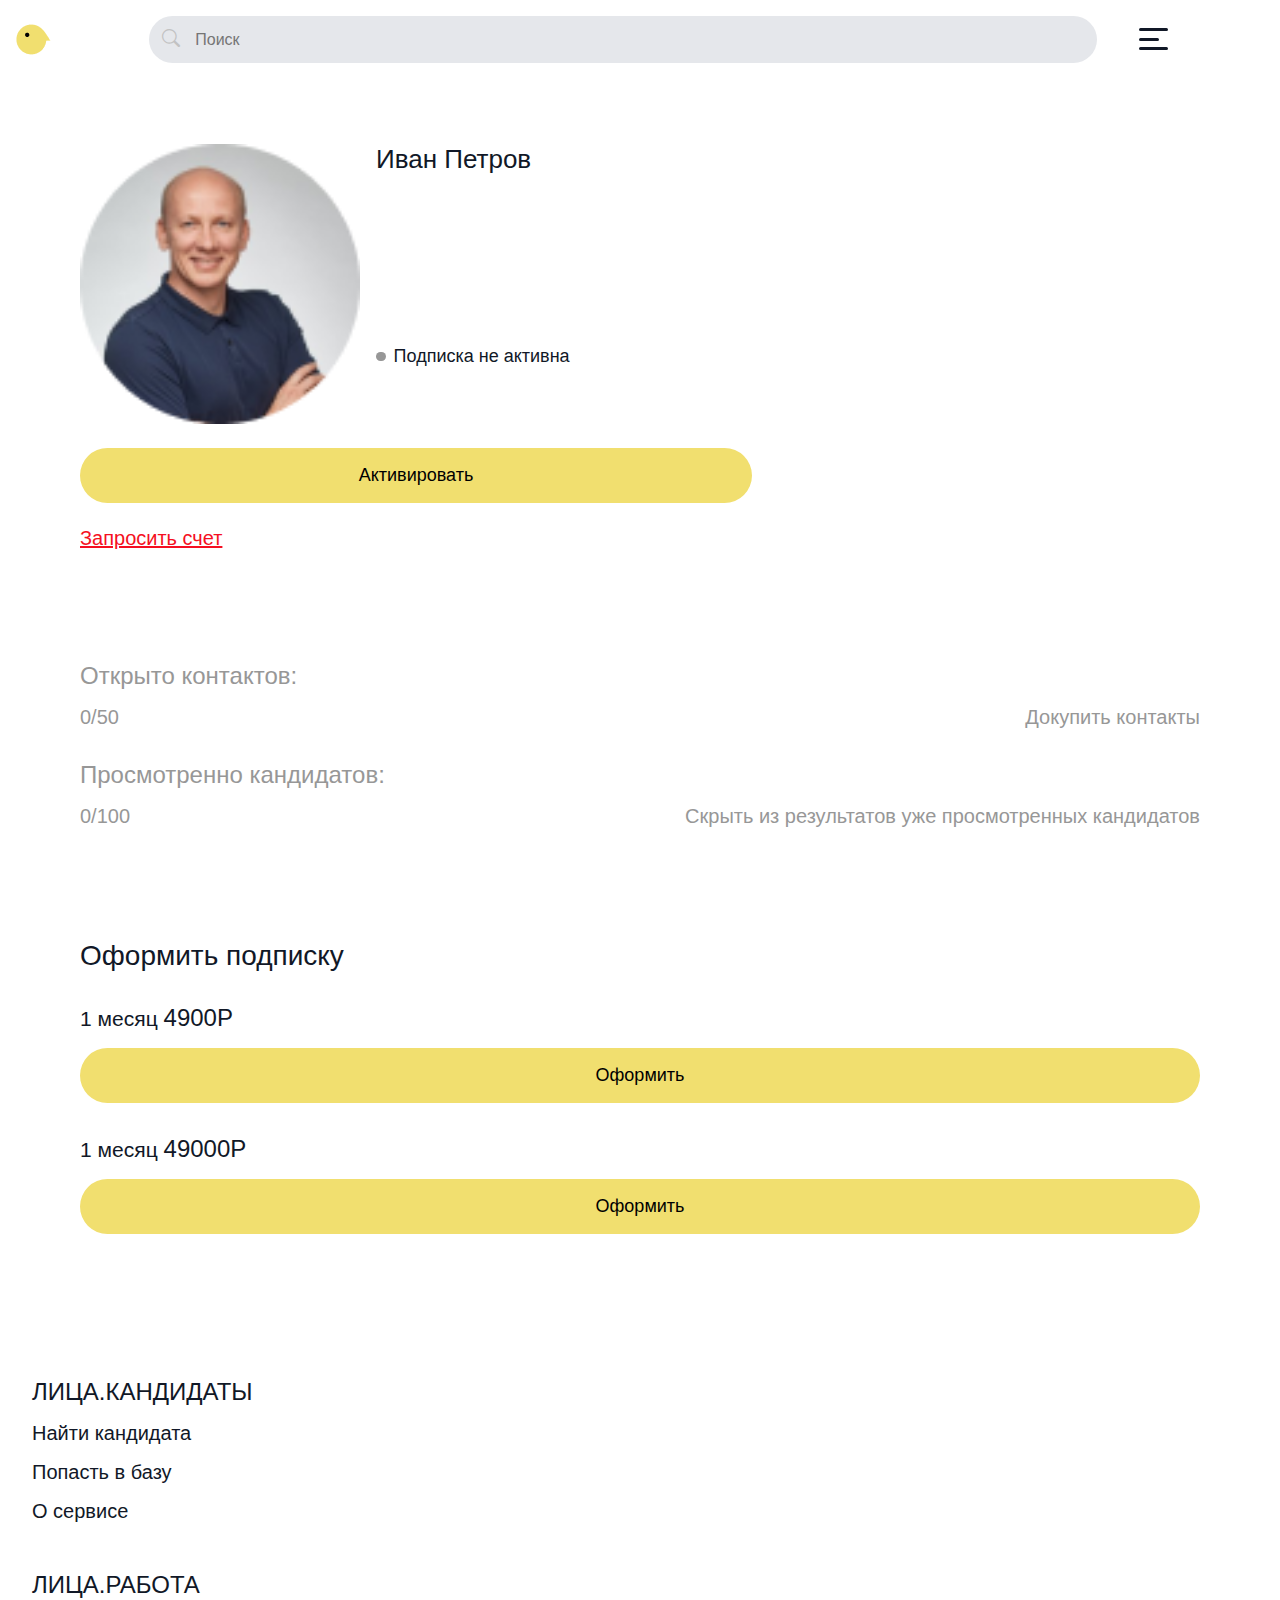
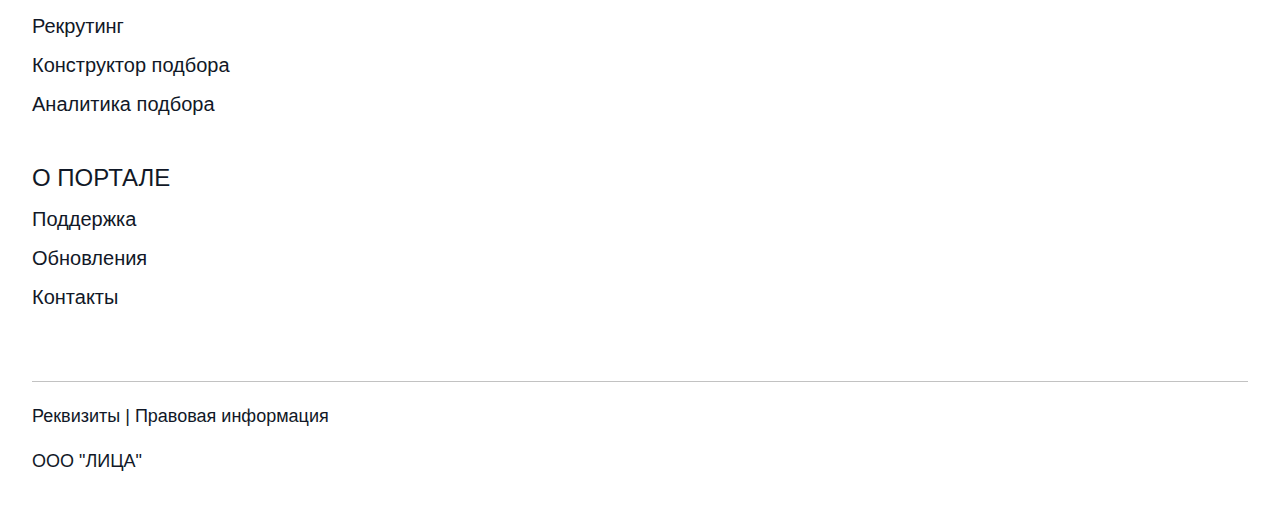
==== profile.html @ 8344a469 "add profile page" ====
<!DOCTYPE html>
<html lang="en">
<head>
    <meta charset="UTF-8">
    <meta http-equiv="X-UA-Compatible" content="IE=edge">
    <meta name="viewport" content="width=device-width, initial-scale=1.0">
    <!-- StyleSheet -->
    <link rel="stylesheet" href="./css/main.css">

    <!-- BootStrap icons -->
    <link rel="stylesheet" href="https://cdn.jsdelivr.net/npm/bootstrap-icons@1.10.2/font/bootstrap-icons.css">
    <title>Профиль</title>
</head>
<body>

    <header class="sticky__header">
        <img src="./img/logo.png" alt="">
        <div class="sticky__header--search">
            <i class="bi bi-search"></i>
            <input type="text" placeholder="Поиск">
        </div>
        <div class="sticky__header--menu">
            <div class="sticky__header--menu--item"></div>
        </div>
    </header>

   <!-- PopUp Menu -->
   <div class="popUpMenu">
    <header>
        <img src="./img/logo.png" alt="">
        <div class="sticky__header--menu">
            <div class="menu--item"></div>
        </div>
    </header>
    <div class="popUpMenu__search">
        <i class="bi bi-search"></i>
        <input type="text" placeholder="Поиск">
    </div>

    <div class="popUpMenu__mergeList">
        <ul>
            <li class="head-item" id="markets">Маркетинг</li>
            <ul class="markets"></ul>
            <li class="head-item" id="backeEnd">Backend-разработчик</li>
            <ul class="backeEnd"></ul>
            <li class="head-item" id="disign">Дизайнеры</li>
            <ul class="disign"></ul>
            <li class="head-item" id="manage">Менеджеры по продажам</li>
            <ul class="manage"></ul>
            <li class="head-item">Пункт 1</li>
            <li class="head-item">Пункт 2</li>
            <li class="head-item">Пункт 3</li>
        </ul>
    </div>

    <span class="show--more">Еще <span><i class="bi bi-caret-down"></i></span></span>

    <ul class="popUpMenu__list">
        <li><a href="#">Найти кандидата</a></li>
        <li><a href="#">Попасть в базу</a></li>
        <li><a href="#">О сервисе</a></li>
    </ul>
    <div class="popUpMenu__profile">
        <img src="./img/people/Avatar(3).png" alt="">
        <h2>Иван Петров</h2>
        <h3><span><div></div></span> Подписка не дейсчтвительна</h3>
    </div>

        <ul>
            <li><a href="#">Посмотреть профиль</a></li>
            <li><a href="#">Выйти</a></li>
        </ul>
    </div>

    <section class="user">
        <div class="user__profile">
            <img src="./img/people/Avatar(3).png" alt="">
            <h2>Иван Петров</h2>
            <h3><span><div></div></span> Подписка не активна</h3>
        </div>

        <button>Активировать</button>

        <a href="#">Запросить счет</a>
    </section>

    <section class="history">
        <div class="history__contacts">
            <h1>Открыто контактов:</h1>
            <h2 class="history__contacts--left" >0/50</h2>
            <h2 class="history__contacts--right">Докупить контакты</h2>
        </div>
        <div class="history__candidates">
            <h1 >Просмотренно кандидатов:</h1>
            <h2 class="history__contacts--left">0/100</h2>
            <h2 class="history__contacts--right">Скрыть из результатов уже просмотренных кандидатов</h2>
        </div>
    </section>

    <section class="subscribe">
        <h1>Оформить подписку</h1>
        <div>
            <h3>1 месяц  <span> 4900Р</span></h3>
            <button>Оформить</button>
        </div>

        <div>
            <h3>1 месяц <span>49000Р</span></h3>
            <button>Оформить</button>
        </div>
    </section>
        
    <!-- Footer section -->
    <section class="footer">
        <ul class="footer__candidates">
            <li class="footer__candidates--item head">Лица.Кандидаты</li>
            <li class="footer__candidates--item"><a href="#">Найти кандидата</a></li>
            <li class="footer__candidates--item"><a href="#">Попасть в базу</a></li>
            <li class="footer__candidates--item"><a href="#">О сервисе</a></li>
        </ul>

        <ul class="footer__job">
            <li class="footer__job--item head">Лица.Работа</li>
            <li class="footer__job--item"><a href="#">Рекрутинг</a></li>
            <li class="footer__job--item"><a href="#">Конструктор подбора</a></li>
            <li class="footer__job--item"><a href="#">Аналитика подбора</a></li>
        </ul>

        <ul class="footer__portal">
            <li class="footer__portal--item head" >О портале</li>
            <li class="footer__portal--item"><a href="#">Поддержка</a></li>
            <li class="footer__portal--item"><a href="#">Обновления</a></li>
            <li class="footer__portal--item"><a href="#">Контакты</a></li>
        </ul>

        <footer>
            <h5 class="recvisite"><a href="#">Реквизиты</a> | <a href="#">Правовая информация</a></h5>
            <h5 class="company">ООО "ЛИЦА"</h5>
        </footer>
    </section>


        <script type="module" src="./js/profileMain.js"></script>
</body>
</html>
---- css/main.css ----
* {
  padding: 0;
  margin: 0;
  box-sizing: border-box;
  font-weight: 400;
}

.sticky__header {
  position: fixed;
  display: grid;
  grid-template-columns: 10% 80% 10%;
  align-items: center;
  width: 100%;
  padding: 1rem;
  background-color: #fff;
  z-index: 2;
}
.sticky__header img {
  position: relative;
}
.sticky__header--search {
  background: #E5E7EB;
  color: #c2c2c2;
  padding: 0.8rem;
  border-radius: 1.6rem;
  width: 95%;
  opacity: 1;
  margin-left: 0.5rem;
}
.sticky__header--search i {
  padding-right: 0.7rem;
  font-size: 18px;
}
.sticky__header--search input {
  height: 100%;
  background: transparent;
  border: none;
  outline: none;
  width: 80%;
  font-size: 16px;
}
.sticky__header .hide {
  opacity: 0;
}
.sticky__header--menu {
  width: 1.8rem;
  height: 1.8rem;
  display: grid;
  grid-template-rows: 1fr 1fr 1fr;
  align-items: center;
  cursor: pointer;
}
.sticky__header--menu--item {
  background: #111827;
  width: 70%;
  height: 3px;
  border-radius: 3px;
}
.sticky__header--menu::after {
  content: "";
  background: #111827;
  width: 100%;
  height: 3px;
  border-radius: 3px;
}
.sticky__header--menu::before {
  content: "";
  background: #111827;
  width: 100%;
  height: 3px;
  border-radius: 3px;
}
.sticky__header--menu:hover .menu--item {
  background: #626262;
}
.sticky__header--menu:hover::before {
  background: #626262;
}
.sticky__header--menu:hover::after {
  background: #626262;
}

.header {
  display: flex;
  flex-direction: column;
  align-items: center;
  gap: 4rem;
  margin-top: 8rem;
}
.header--img {
  display: flex;
  flex-direction: column;
  width: 90%;
}
.header article {
  display: flex;
  flex-direction: column;
  text-align: center;
  gap: 1rem;
  align-items: center;
}
.header article .sub_cite {
  background-color: #F1DF6F;
  padding: 0.8rem 2rem;
  border-radius: 1rem;
}
.header article p {
  margin-top: 1rem;
  margin-bottom: 1.5rem;
  font-size: 20px;
  color: #626262;
  font-size: 400;
  line-height: 1.8rem;
}
.header article button {
  width: 80%;
  font-size: 18px;
  padding: 1rem 3rem;
  border-radius: 26px;
  border: 1px solid transparent;
  cursor: pointer;
}
.header article .select_candidate {
  background: #F1DF6F;
  color: #111827;
}
.header article .select_candidate:hover {
  background: transparent;
  border: 1px solid #F1DF6F;
}
.header article .base_structers {
  background: transparent;
  border: 1px solid #F1DF6F;
}
.header article .base_structers:hover {
  background: #F1DF6F;
  border: 1px solid transparent;
}

.popUpMenu {
  position: fixed;
  display: flex;
  flex-direction: column;
  width: 100%;
  z-index: 2;
  z-index: 1;
  background: #fff;
  padding: 1rem;
  gap: 2rem;
  visibility: hidden;
  transition: all 0.5s ease-in-out;
  transform: translateY(-100rem);
}
.popUpMenu .popUpMenu__reg--btn {
  cursor: pointer;
}
.popUpMenu header {
  display: flex;
  flex-direction: row;
  align-items: center;
  width: 100%;
}
.popUpMenu header .sticky__header--menu {
  position: absolute;
  width: 1.8rem;
  height: 1.8rem;
  right: 0;
  margin: 1rem;
  display: grid;
  grid-template-rows: 1fr 1fr 1fr;
  align-items: center;
  cursor: pointer;
}
.popUpMenu header .sticky__header--menu--item {
  background: #111827;
  width: 70%;
  height: 3px;
  border-radius: 3px;
  visibility: hidden;
}
.popUpMenu header .sticky__header--menu::after {
  content: "";
  background: #111827;
  width: 100%;
  height: 3px;
  border-radius: 3px;
  transform: rotate(45deg);
  transform: rotate(45deg) translateY(-1px) translateX(-1px);
}
.popUpMenu header .sticky__header--menu::before {
  content: "";
  background: #111827;
  width: 100%;
  height: 3px;
  border-radius: 3px;
  transform: rotate(-45deg) translateY(12px) translateX(-12px);
}
.popUpMenu header .sticky__header--menu:hover::before {
  background: #626262;
}
.popUpMenu header .sticky__header--menu:hover::after {
  background: #626262;
}
.popUpMenu__search {
  background: #fff;
  color: #c2c2c2;
  padding: 0.8rem;
  border-radius: 1.6rem;
  border: 1px solid #E5E7EB;
  width: 100%;
}
.popUpMenu__search i {
  padding-right: 0.7rem;
  font-size: 18px;
}
.popUpMenu__search input {
  height: 100%;
  background: transparent;
  border: none;
  outline: none;
  width: 85%;
  font-size: 16px;
}
.popUpMenu ul {
  padding-left: 1rem;
}
.popUpMenu ul li {
  margin-bottom: 1rem;
  font-size: 18px;
  font-weight: 400;
  cursor: pointer;
}
.popUpMenu ul .select--item {
  color: #F50F22;
}
.popUpMenu__mergeList {
  height: 6rem;
  overflow: hidden;
  transition: all 1s ease-in-out;
}
.popUpMenu .show--more {
  cursor: pointer;
  margin-left: 1rem;
}
.popUpMenu__open--btn {
  width: 100%;
  font-size: 18px;
  padding: 0.8rem;
  border-radius: 26px;
  border: 1px solid transparent;
  cursor: pointer;
  background: #F1DF6F;
}
.popUpMenu__open--btn:hover {
  border: 1px solid #F1DF6F;
  background: #fff;
}
.popUpMenu__regLink {
  margin-top: -1rem;
  font-weight: 400;
  text-align: center;
  font-size: 16px;
  margin-bottom: 5rem;
}
.popUpMenu__regLink a {
  color: #F50F22;
}
.popUpMenu__profile {
  padding-left: 1rem;
  display: grid;
  grid-template-columns: 20% 80%;
  gap: 0.7rem;
}
.popUpMenu__profile img {
  width: 100%;
  grid-row: 1/span 2;
}
.popUpMenu__profile h2 {
  margin-top: 0.6rem;
  font-size: 18px;
}
.popUpMenu__profile h3 {
  margin-top: -0.6rem;
  font-size: 14px;
  display: flex;
  gap: 0.5rem;
  align-items: center;
}
.popUpMenu__profile h3 div {
  width: 0.5rem;
  height: 0.5rem;
  background-color: black;
  border-radius: 50%;
}

.direction {
  display: flex;
  flex-direction: column;
  gap: 3rem;
}
.direction__logo {
  display: grid;
  grid-template-columns: 10% 80% 10%;
  align-items: center;
  text-align: center;
}
.direction__logo i {
  font-size: 2rem;
  color: #c2c2c2;
  cursor: pointer;
}
.direction__logo i:hover {
  color: #626262;
}
.direction__slideMenu {
  position: relative;
  height: 11rem;
  display: grid;
  grid-template-rows: 1fr 1fr;
  gap: 1rem;
  overflow: hidden;
}
.direction__slideMenu .row {
  padding: -1rem;
  position: absolute;
  width: 100%;
  display: flex;
  flex-direction: row;
  gap: 1rem;
  transition: all 0.4s ease-in-out;
}
.direction__slideMenu .row .slide {
  display: flex;
  flex-direction: row;
  padding: 0.8rem 1rem;
  background: #fff;
  border: 1px solid #E5E7EB;
  border-radius: 1rem;
  font-weight: 300;
  font-size: 18px;
  align-items: center;
  gap: 0.5rem;
  line-height: 1.5rem;
}
.direction__slideMenu .second-row {
  margin-top: 6rem;
}

.footer {
  width: 100%;
  display: flex;
  flex-direction: column;
  font-size: 20px;
  font-weight: 300;
  padding: 3rem 2rem;
}
.footer ul {
  margin-bottom: 2rem;
}
.footer ul li {
  margin-bottom: 1rem;
}
.footer ul li a:hover {
  color: #626262;
}
.footer ul .head {
  font-size: 24px;
  font-weight: 500;
  text-transform: uppercase;
}
.footer footer {
  margin-top: 1.5rem;
  border-top: 1px solid #c2c2c2;
}
.footer footer h5 {
  margin-top: 1.5rem;
  font-weight: 400;
  font-size: 18px;
  margin-bottom: 0.7rem;
}

.recomendation {
  display: flex;
  flex-direction: column;
  align-items: center;
  gap: 2rem;
  color: #111827;
}
.recomendation h1 {
  width: 85%;
}
.recomendation__add {
  display: grid;
  grid-template-columns: 10% 90%;
  gap: 1rem;
  width: 85%;
}
.recomendation__add h2 {
  font-size: 20px;
  width: 90%;
}
.recomendation__add p {
  grid-column: 1/span 2;
  line-height: 1.4rem;
  font-size: 18px;
}
.recomendation__article {
  padding: 0;
  margin: 1rem;
  overflow: hidden;
}
.recomendation__article article {
  background: #F1DF6F;
  border-radius: 16px;
  padding: 2rem 1.8rem;
  display: flex;
  flex-direction: column;
  gap: 1.3rem;
  padding-bottom: 12rem;
  overflow: hidden;
}
.recomendation__article article h1 {
  font-size: 24px;
  font-weight: 400;
}
.recomendation__article article h2 {
  font-size: 18px;
  color: #F50F22;
  line-height: 1.5rem;
}
.recomendation__article article button {
  margin-top: 1rem;
  width: 90%;
  font-size: 18px;
  padding: 18px 32px;
  border-radius: 32px;
  border: none;
  cursor: pointer;
}
.recomendation__article h3 {
  position: absolute;
  font-size: 106px;
  font-weight: 700;
  bottom: -1.8rem;
  right: -2rem;
  color: #F2F2F2;
  width: 100%;
}

.people {
  text-align: center;
  width: 100%;
}
.people__slide--buttons {
  display: flex;
  justify-content: center;
  align-items: center;
  gap: 1rem;
}
.people__slide--buttons h1 {
  font-size: 24px;
  line-height: 2rem;
}
.people__slide--buttons i {
  font-size: 2rem;
  color: #c2c2c2;
  cursor: pointer;
}
.people__slide--buttons i:hover {
  color: #626262;
}
.people__slider {
  position: relative;
  padding: 0;
  margin-top: 4rem;
  height: 25rem;
  overflow: hidden;
}
.people__slider article {
  position: absolute;
  width: 100%;
  display: flex;
  flex-direction: column;
  align-items: center;
  gap: 1rem;
  transition: all 0.4s ease-in-out;
}
.people__slider article span {
  color: #F50F22;
}
.people__slider article h3 {
  color: #5B21B6;
  font-size: 16px;
}
.people__slider article h2 {
  font-size: 20px;
  margin-bottom: -0.5rem;
}
.people__slider article h5 {
  font-size: 16px;
  color: #979797;
  margin-bottom: 1rem;
}
.people__slider article h4 {
  font-size: 20px;
  margin-bottom: -0.5rem;
}
.people__slider article__circle {
  height: 104px;
  width: 104px;
  border-radius: 50%;
  display: flex;
  justify-content: center;
  align-items: center;
  overflow: hidden;
}
.people__slider article button {
  width: 80%;
  margin-top: 1rem;
  background: #F1DF6F;
  border: 1px solid transparent;
  font-size: 16px;
  padding: 1rem 2rem;
  border-radius: 2rem;
  cursor: pointer;
}
.people__slider article button:hover {
  background: transparent;
  border: 1px solid #F1DF6F;
}

.follow {
  display: flex;
  flex-direction: column;
  align-items: center;
}
.follow__section {
  width: 85%;
  display: flex;
  flex-direction: column;
  text-align: center;
  gap: 1.5rem;
  margin-top: 4rem;
  line-height: 1.7rem;
}
.follow__section h1 {
  font-size: 26px;
}
.follow__section h2 {
  font-size: 20px;
}
.follow__section input {
  background: transparent;
  font-size: 16px;
  border: 1px solid #D1D5DB;
  padding: 1rem 2rem;
  border-radius: 2rem;
  outline: none;
}
.follow__section button {
  background: #F1DF6F;
  padding: 1rem 2rem;
  border: 1px solid transparent;
  border-radius: 2rem;
  cursor: pointer;
}
.follow__section button:hover {
  background: transparent;
  border: 1px solid #F1DF6F;
}
.follow__section p {
  margin-top: 1rem;
  text-align: initial;
  font-size: 12px;
  line-height: 1.3rem;
}
.follow__section p span {
  color: #979797;
}

.popUp__Follow {
  position: fixed;
  display: flex;
  flex-direction: column;
  align-items: center;
  text-align: center;
  gap: 2rem;
  padding: 3rem 2rem;
  margin: 1rem;
  border-radius: 16px;
  background: #fff;
  transform: translateY(22vh);
}
.popUp__Follow h1 {
  font-size: 30px;
  display: flex;
  align-items: center;
  gap: 0.3rem;
}
.popUp__Follow h2 {
  font-size: 24px;
}
.popUp__Follow button {
  background: #F1DF6F;
  border: 1px solid transparent;
  padding: 1rem 3rem;
  border-radius: 3rem;
  width: 90%;
  font-size: 18px;
  cursor: pointer;
}
.popUp__Follow button:hover {
  background: #fff;
  border: 1px solid #F1DF6F;
}

.popUpBlock {
  width: 90%;
  position: fixed;
  margin: 1rem;
  padding: 2rem 1rem;
  display: flex;
  flex-direction: column;
  align-items: center;
  gap: 1.5rem;
  background: #fff;
  border-radius: 2rem;
  z-index: 2;
  transform: translateY(8vh);
}
.popUpBlock a {
  width: 100%;
  display: flex;
  justify-content: center;
}
.popUpBlock h1 {
  display: flex;
  align-items: center;
  text-align: center;
  gap: 0.3rem;
  font-size: 30px;
}
.popUpBlock h2 {
  text-align: center;
  font-size: 24px;
}
.popUpBlock input {
  border: 1px solid #c2c2c2;
  border-radius: 2rem;
  padding: 1rem 2rem;
  width: 90%;
  outline: none;
}
.popUpBlock button {
  width: 85%;
  padding: 1rem;
  border-radius: 2rem;
  border: 1px solid transparent;
  cursor: pointer;
  font-size: 18px;
  background: #F1DF6F;
}
.popUpBlock button:hover {
  border: 1px solid #F1DF6F;
  background: #fff;
}
.popUpBlock__exit {
  position: relative;
  width: 100%;
  height: 2rem;
  margin-top: -1rem;
}
.popUpBlock__exit__block {
  position: absolute;
  width: 2rem;
  height: 100%;
  cursor: pointer;
  right: 0;
}
.popUpBlock__exit__block--elm {
  position: absolute;
  right: 0;
  width: 2rem;
  background: #000;
  height: 0.1rem;
  transform: rotate(45deg);
  visibility: hidden;
}
.popUpBlock__exit__block::before {
  content: " ";
  position: absolute;
  right: 0;
  width: 2rem;
  background: #000;
  height: 0.1rem;
  margin-top: 2rem;
  transform: rotate(45deg) translate(-0.7rem, -0.7rem);
}
.popUpBlock__exit__block::after {
  position: absolute;
  right: 0;
  content: " ";
  width: 2rem;
  background: #000;
  height: 0.1rem;
  margin-top: 2rem;
  transform: rotate(-45deg) translate(0.7rem, -0.7rem);
}
.popUpBlock__exit__block:hover::before {
  background: #626262;
}
.popUpBlock__exit__block:hover::after {
  background: #626262;
}

.popUp__Follow button {
  background: #F1DF6F;
}
.popUp__Follow button:hover {
  background: #fff;
  border: 1px solid #F1DF6F;
}

.enter__forgot {
  width: 90%;
  text-align: right;
  font-size: 16px;
  color: #374151;
  cursor: pointer;
}
.enter__forgot:hover {
  color: #F50F22;
}
.enter__reg--btn {
  background: #fff;
  border: 1px solid #F1DF6F;
}
.enter__reg--btn:hover {
  border: 1px solid transparent;
  background: #F1DF6F;
}

.user {
  display: flex;
  gap: 1.5rem;
  flex-direction: column;
  padding: 1rem;
}
.user__profile {
  margin-top: 8rem;
  display: grid;
  grid-template-columns: 25% 80%;
  row-gap: 0;
  -moz-column-gap: 1rem;
       column-gap: 1rem;
}
.user__profile img {
  width: 100%;
  grid-row: 1/span 2;
}
.user__profile h2 {
  font-size: 26px;
  align-items: center;
}
.user__profile h3 {
  font-size: 18px;
  display: flex;
  gap: 0.5rem;
  align-items: center;
}
.user__profile h3 div {
  width: 0.6rem;
  height: 0.6rem;
  background-color: #979797;
  border-radius: 50%;
}
.user button {
  width: 60%;
  padding: 1rem;
  border-radius: 2rem;
  border: 1px solid transparent;
  cursor: pointer;
  font-size: 18px;
  background: #F1DF6F;
}
.user button:hover {
  border: 1px solid #F1DF6F;
  background: #fff;
}
.user a {
  color: #F50F22;
  font-size: 20px;
  text-decoration: underline;
}

.history {
  display: flex;
  flex-direction: column;
  gap: 2rem;
}
.history div {
  display: grid;
  grid-template-columns: 30% 70%;
  row-gap: 1rem;
}
.history div h1 {
  grid-column: 1/2 span;
  font-size: 24px;
  color: #979797;
}
.history div h2 {
  font-size: 20px;
  color: #979797;
}
.history__contacts--left {
  text-align: left;
}
.history__contacts--right {
  text-align: right;
}

.subscribe {
  display: flex;
  flex-direction: column;
  justify-content: center;
  align-items: center;
  gap: 2rem;
}
.subscribe h1 {
  width: 100%;
  text-align: left;
}
.subscribe div {
  width: 100%;
  display: flex;
  flex-direction: column;
  gap: 1rem;
  font-size: 18px;
}
.subscribe div span {
  font-size: 24px;
}
.subscribe button {
  width: 100%;
  cursor: pointer;
  background: #F1DF6F;
}
.subscribe button:hover {
  border: 1px solid #F1DF6F;
  background: #fff;
}

body {
  display: flex;
  flex-direction: column;
  align-items: center;
  font-family: "Franklin Gothic Medium", "Arial Narrow", Arial, sans-serif;
  gap: 5rem;
  transition: all 0.5s ease-in-out;
  color: #111827;
}

ul {
  list-style: none;
}

h1 {
  font-weight: 400;
  color: #111827;
  font-size: 28px;
}

a {
  text-decoration: none;
  color: #111827;
}

section {
  position: relative;
  padding: 1rem;
  width: 90%;
}

.show {
  visibility: visible;
  transform: translateY(0rem);
}

h2 {
  font-weight: 400;
  color: #111827;
}

button {
  font-size: 18px;
  padding: 1rem;
  border-radius: 2rem;
  border: 1px solid transparent;
  cursor: pointer;
}
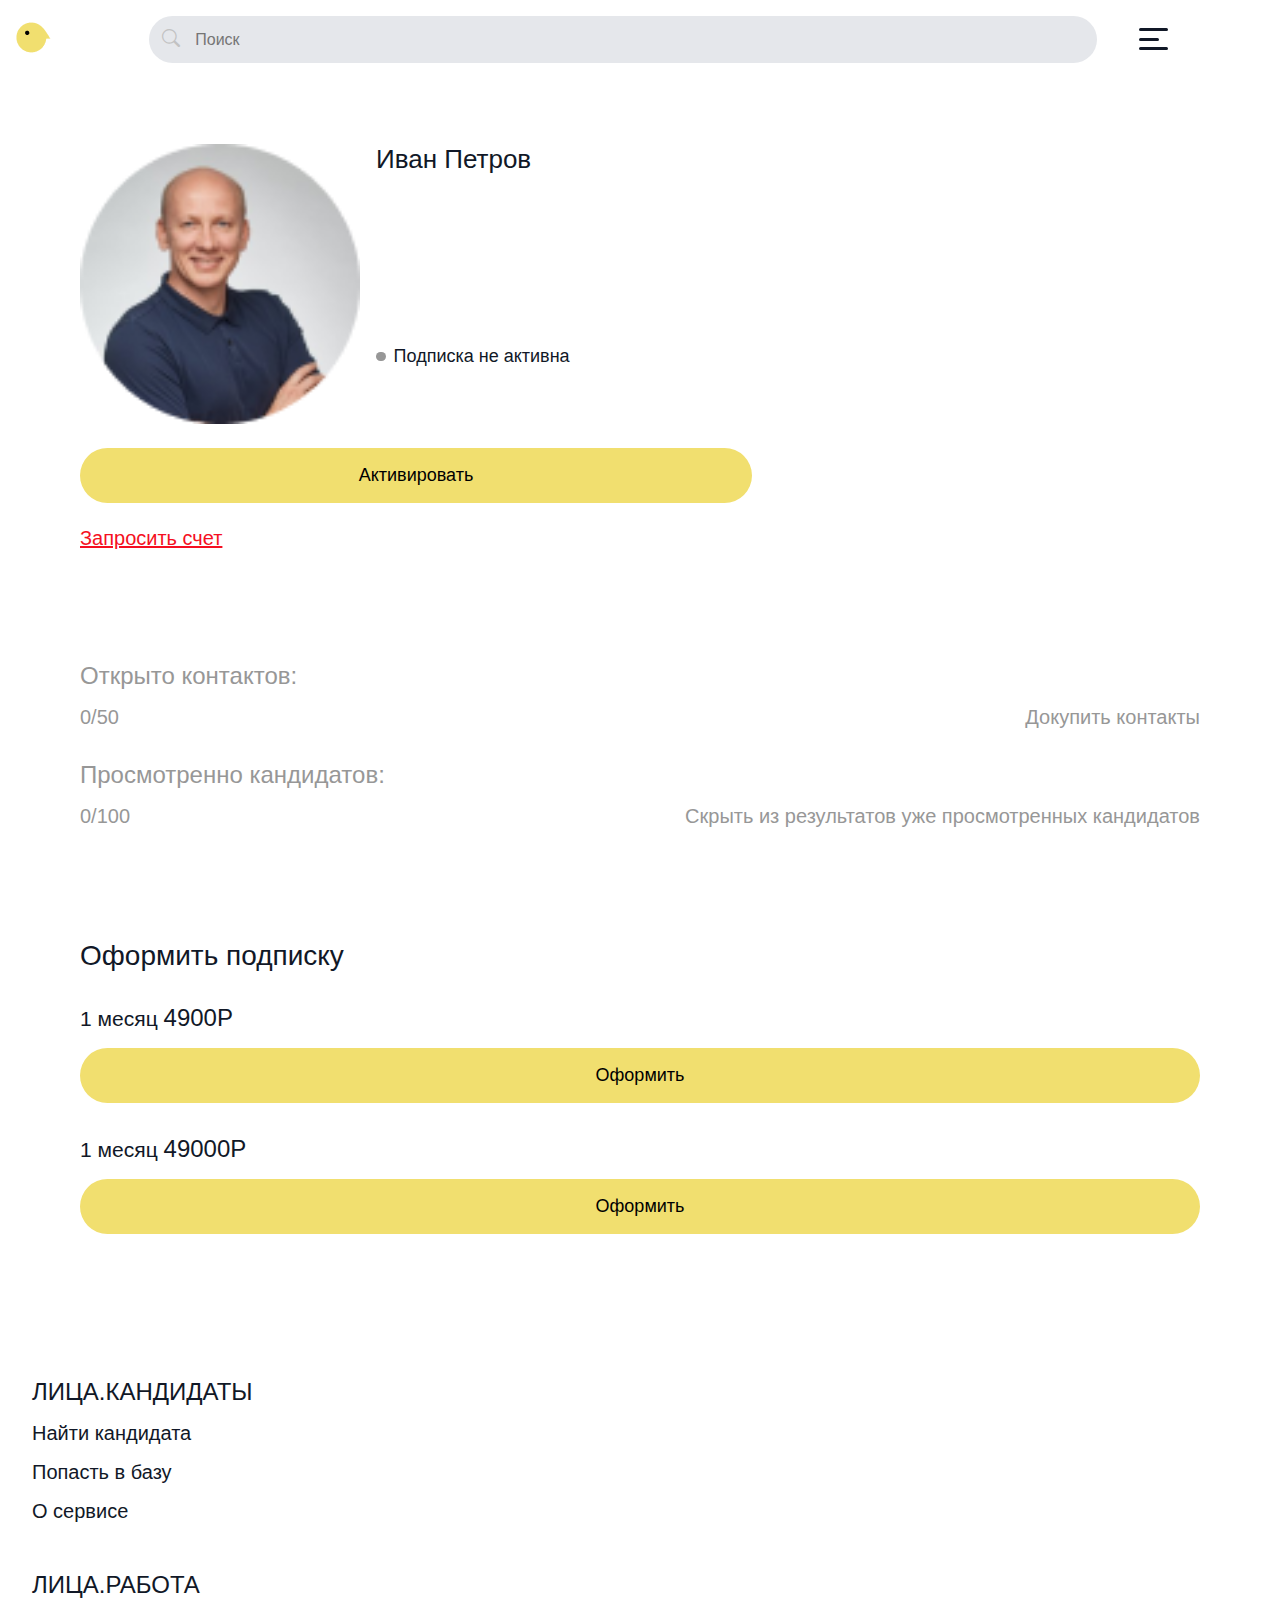
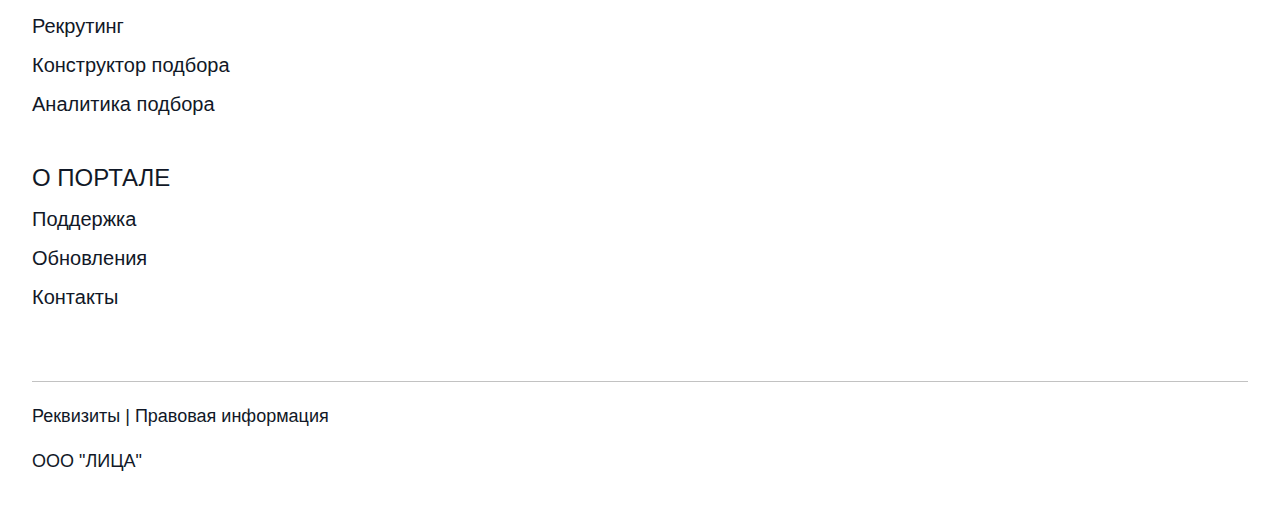
==== commit 093df7b1: "return" ====
--- a/profile.html
+++ b/profile.html
@@ -14,7 +14,7 @@
 <body>
 
     <header class="sticky__header">
-        <img src="./img/logo.png" alt="">
+        <a href="./index.html"><img src="./img/logo.png" alt=""></a>
         <div class="sticky__header--search">
             <i class="bi bi-search"></i>
             <input type="text" placeholder="Поиск">
@@ -25,52 +25,6 @@
     </header>
 
    <!-- PopUp Menu -->
-   <div class="popUpMenu">
-    <header>
-        <img src="./img/logo.png" alt="">
-        <div class="sticky__header--menu">
-            <div class="menu--item"></div>
-        </div>
-    </header>
-    <div class="popUpMenu__search">
-        <i class="bi bi-search"></i>
-        <input type="text" placeholder="Поиск">
-    </div>
-
-    <div class="popUpMenu__mergeList">
-        <ul>
-            <li class="head-item" id="markets">Маркетинг</li>
-            <ul class="markets"></ul>
-            <li class="head-item" id="backeEnd">Backend-разработчик</li>
-            <ul class="backeEnd"></ul>
-            <li class="head-item" id="disign">Дизайнеры</li>
-            <ul class="disign"></ul>
-            <li class="head-item" id="manage">Менеджеры по продажам</li>
-            <ul class="manage"></ul>
-            <li class="head-item">Пункт 1</li>
-            <li class="head-item">Пункт 2</li>
-            <li class="head-item">Пункт 3</li>
-        </ul>
-    </div>
-
-    <span class="show--more">Еще <span><i class="bi bi-caret-down"></i></span></span>
-
-    <ul class="popUpMenu__list">
-        <li><a href="#">Найти кандидата</a></li>
-        <li><a href="#">Попасть в базу</a></li>
-        <li><a href="#">О сервисе</a></li>
-    </ul>
-    <div class="popUpMenu__profile">
-        <img src="./img/people/Avatar(3).png" alt="">
-        <h2>Иван Петров</h2>
-        <h3><span><div></div></span> Подписка не дейсчтвительна</h3>
-    </div>
-
-        <ul>
-            <li><a href="#">Посмотреть профиль</a></li>
-            <li><a href="#">Выйти</a></li>
-        </ul>
-    </div>
 
     <section class="user">
         <div class="user__profile">
@@ -79,9 +33,9 @@
             <h3><span><div></div></span> Подписка не активна</h3>
         </div>
 
-        <button>Активировать</button>
+        <button class="user__activate">Активировать</button>
 
-        <a href="#">Запросить счет</a>
+        <p class="user__count">Запросить счет</p>
     </section>
 
     <section class="history">
@@ -101,12 +55,12 @@
         <h1>Оформить подписку</h1>
         <div>
             <h3>1 месяц  <span> 4900Р</span></h3>
-            <button>Оформить</button>
+            <button class="subscribe__btn firstBtn">Оформить</button>
         </div>
 
         <div>
             <h3>1 месяц <span>49000Р</span></h3>
-            <button>Оформить</button>
+            <button class="subscribe__btn secondBtn">Оформить</button>
         </div>
     </section>
         
@@ -114,7 +68,7 @@
     <section class="footer">
         <ul class="footer__candidates">
             <li class="footer__candidates--item head">Лица.Кандидаты</li>
-            <li class="footer__candidates--item"><a href="#">Найти кандидата</a></li>
+            <li class="footer__candidates--item"><a href="./search.html">Найти кандидата</a></li>
             <li class="footer__candidates--item"><a href="#">Попасть в базу</a></li>
             <li class="footer__candidates--item"><a href="#">О сервисе</a></li>
         </ul>
--- a/css/main.css
+++ b/css/main.css
@@ -160,7 +160,7 @@
   align-items: center;
   width: 100%;
 }
-.popUpMenu header .sticky__header--menu {
+.popUpMenu header .popUpMenu--menu {
   position: absolute;
   width: 1.8rem;
   height: 1.8rem;
@@ -171,14 +171,14 @@
   align-items: center;
   cursor: pointer;
 }
-.popUpMenu header .sticky__header--menu--item {
+.popUpMenu header .popUpMenu--menu--item {
   background: #111827;
   width: 70%;
   height: 3px;
   border-radius: 3px;
   visibility: hidden;
 }
-.popUpMenu header .sticky__header--menu::after {
+.popUpMenu header .popUpMenu--menu::after {
   content: "";
   background: #111827;
   width: 100%;
@@ -187,7 +187,7 @@
   transform: rotate(45deg);
   transform: rotate(45deg) translateY(-1px) translateX(-1px);
 }
-.popUpMenu header .sticky__header--menu::before {
+.popUpMenu header .popUpMenu--menu::before {
   content: "";
   background: #111827;
   width: 100%;
@@ -195,10 +195,10 @@
   border-radius: 3px;
   transform: rotate(-45deg) translateY(12px) translateX(-12px);
 }
-.popUpMenu header .sticky__header--menu:hover::before {
+.popUpMenu header .popUpMenu--menu:hover::before {
   background: #626262;
 }
-.popUpMenu header .sticky__header--menu:hover::after {
+.popUpMenu header .popUpMenu--menu:hover::after {
   background: #626262;
 }
 .popUpMenu__search {
@@ -353,6 +353,7 @@
   font-size: 20px;
   font-weight: 300;
   padding: 3rem 2rem;
+  background: #fff;
 }
 .footer ul {
   margin-bottom: 2rem;
@@ -740,6 +741,29 @@
   background: #F1DF6F;
 }
 
+.arrange h3 {
+  display: flex;
+  gap: 1rem;
+  width: 100%;
+  line-height: 1.8rem;
+  padding: 0 1.5rem;
+}
+
+.activate form {
+  display: grid;
+  grid-template-columns: 10% 90%;
+  gap: 1rem;
+}
+.activate form label {
+  font-size: 20px;
+}
+.activate form label span {
+  font-size: 24px;
+}
+.activate button {
+  width: 80%;
+}
+
 .user {
   display: flex;
   gap: 1.5rem;
@@ -787,10 +811,16 @@
   border: 1px solid #F1DF6F;
   background: #fff;
 }
-.user a {
+.user pre {
+  font-size: 20px;
+  font-weight: 600;
+  line-height: 2rem;
+}
+.user p {
   color: #F50F22;
   font-size: 20px;
   text-decoration: underline;
+  cursor: pointer;
 }
 
 .history {
@@ -850,6 +880,240 @@
   background: #fff;
 }
 
+.list {
+  margin-top: 5rem;
+}
+.list h2 {
+  line-height: 2rem;
+  text-align: left;
+}
+.list h3 {
+  text-align: right;
+  cursor: pointer;
+}
+.list__filter {
+  display: flex;
+  flex-direction: column;
+  align-items: center;
+}
+.list__filter--btn {
+  margin-top: 1rem;
+  width: 70%;
+  border: 1px solid #F1DF6F;
+}
+.list__candidates {
+  margin-top: 4rem;
+  display: grid;
+  grid-template-columns: 1fr 1fr;
+  gap: 2rem;
+  row-gap: 3rem;
+  height: 40rem;
+  overflow: hidden;
+}
+.list__candidates article {
+  display: flex;
+  flex-direction: column;
+  align-items: center;
+  gap: 0.5rem;
+}
+.list__candidates article h3 {
+  font-size: 12px;
+  color: #5B21B6;
+}
+.list__candidates article h3 span {
+  color: #92400E;
+}
+.list__candidates article div {
+  width: 80px;
+  height: 80px;
+  display: flex;
+  justify-content: center;
+}
+.list__candidates article h2 {
+  font-size: 18px;
+}
+.list__candidates article h5 {
+  font-size: 14px;
+  color: #979797;
+}
+.list__candidates article h4 {
+  font-size: 16px;
+}
+.list__candidates article a {
+  background: #F1DF6F;
+  padding: 0.5rem 2rem;
+  margin-top: 2rem;
+  font-size: 18px;
+  border-radius: 2rem;
+}
+
+.filter {
+  display: flex;
+  flex-direction: column;
+  align-items: center;
+  margin-top: 7rem;
+  gap: 2rem;
+}
+.filter__buttons {
+  width: 80%;
+  display: flex;
+  justify-content: space-between;
+}
+.filter__inputs {
+  display: flex;
+  flex-direction: column;
+  gap: 1rem;
+}
+.filter__inputs div {
+  display: flex;
+  justify-content: space-between;
+}
+.filter__inputs div input {
+  padding: 15px 20px;
+  width: 45%;
+  border-radius: 20px;
+  border: 1px solid gray;
+  outline: none;
+}
+.filter form {
+  width: 100%;
+  line-height: 1.5rem;
+}
+.filter form input {
+  accent-color: #F1DF6F;
+}
+.filter__submit {
+  background: #F1DF6F;
+  width: 100%;
+}
+.filter__submit:hover {
+  background: transparent;
+}
+
+.title {
+  position: relative;
+  width: 100%;
+  margin-left: 4rem;
+  font-size: 20px;
+  margin-top: 7rem;
+}
+
+.person__action {
+  width: 100%;
+  display: flex;
+  justify-content: space-between;
+}
+.person .history {
+  margin-top: 2rem;
+  display: none;
+}
+.person .history div h1 {
+  color: #000;
+}
+.person .history div h2 {
+  color: #000;
+}
+.person__info {
+  display: grid;
+  grid-template-columns: 20% 80%;
+  -moz-column-gap: 2rem;
+       column-gap: 2rem;
+  row-gap: 1rem;
+  margin-top: 2rem;
+}
+.person__info img {
+  width: 80px;
+  grid-row: 1/span 2;
+}
+.person__contact {
+  display: flex;
+  flex-direction: column;
+  margin-top: 2rem;
+  gap: 1rem;
+}
+.person__contact h2 {
+  font-size: 18px;
+}
+.person__contact h2 span {
+  color: #5B21B6;
+  font-size: 12px;
+}
+.person__contact h3 {
+  font-size: 18px;
+}
+.person__contact__form {
+  display: flex;
+  flex-direction: column;
+  width: 100%;
+  gap: 2rem;
+}
+.person__contact__form--phone {
+  font-size: 18px;
+  border: 1px solid #c2c2c2;
+  color: gray;
+  padding: 1rem 1.5rem;
+  border-radius: 1.5rem;
+}
+.person__contact__form a {
+  text-align: center;
+  background-color: #F1DF6F;
+  padding: 1rem 1.5rem;
+  border-radius: 1.5rem;
+  font-size: 18px;
+}
+
+.portfolio {
+  display: flex;
+  flex-direction: column;
+  gap: 2rem;
+}
+.portfolio div {
+  display: flex;
+  flex-direction: column;
+  gap: 0.5rem;
+}
+.portfolio div h1 {
+  font-size: 24px;
+}
+.portfolio div a {
+  font-size: 20px;
+  color: #F50F22;
+}
+.portfolio__link {
+  width: 100%;
+  text-align: center;
+  border: 1px solid #F1DF6F;
+  padding: 1rem 2rem;
+  border-radius: 2rem;
+  font-size: 18px;
+}
+.portfolio__link:hover {
+  border: 1px solid transparent;
+  background-color: #F1DF6F;
+}
+.portfolio .center-link {
+  background-color: #F1DF6F;
+  border: 1px solid transparent;
+}
+.portfolio .center-link:hover {
+  border: 1px solid #F1DF6F;
+  background-color: transparent;
+}
+
+.more-info {
+  display: flex;
+  flex-direction: column;
+  gap: 2rem;
+}
+.more-info button {
+  display: flex;
+  justify-content: space-between;
+  font-size: 22px;
+  text-align: left;
+  padding: 1rem 0rem;
+  background-color: transparent;
+}
+
 body {
   display: flex;
   flex-direction: column;
